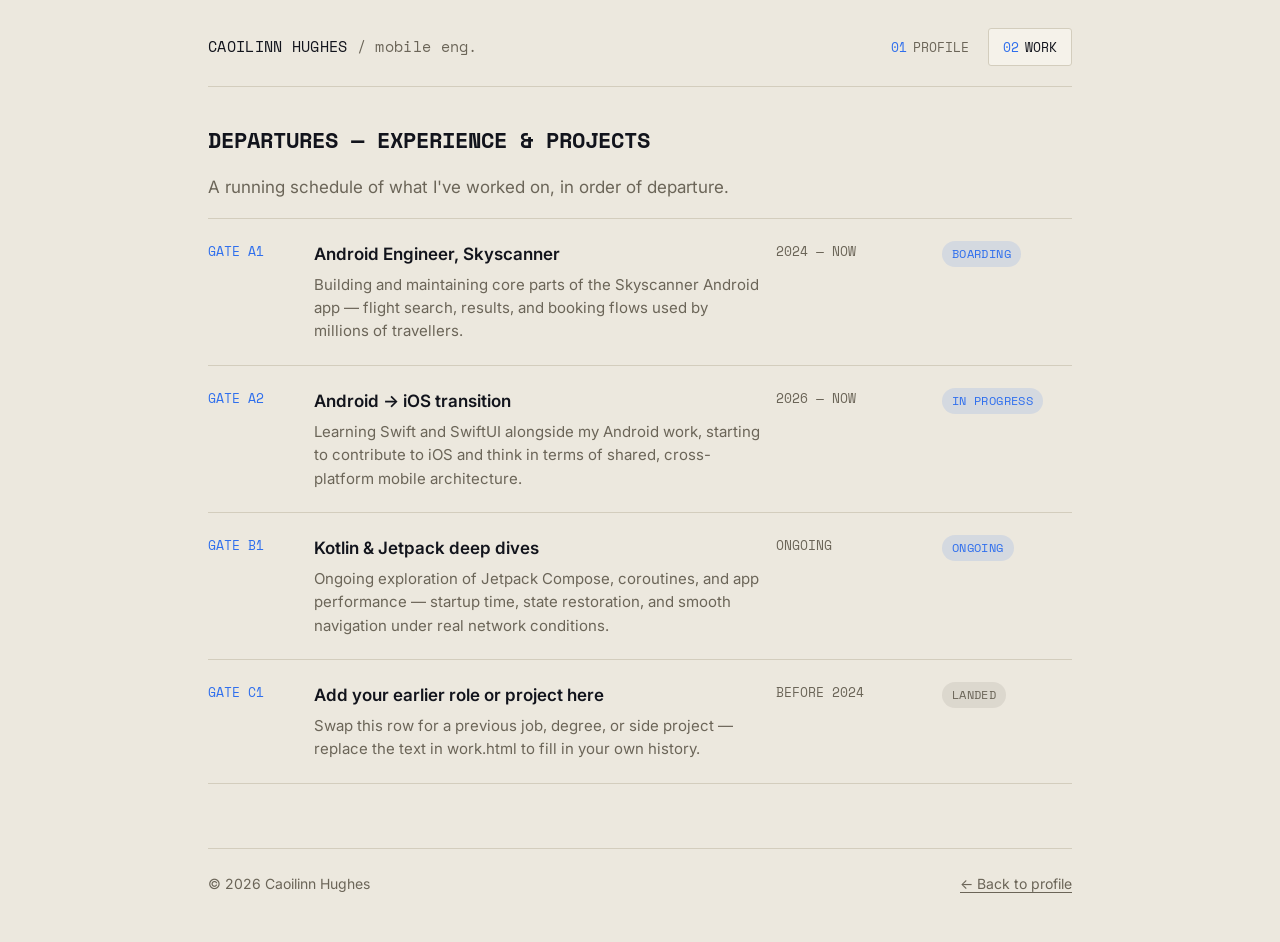
==== work.html @ 9b948edd "first pages" ====
<!DOCTYPE html>
<html lang="en">
<head>
<meta charset="UTF-8">
<meta name="viewport" content="width=device-width, initial-scale=1.0">
<title>Work — Caoilinn Hughes</title>
<meta name="description" content="Experience and projects — Caoilinn Hughes, software engineer at Skyscanner.">
<link rel="preconnect" href="https://fonts.googleapis.com">
<link rel="preconnect" href="https://fonts.gstatic.com" crossorigin>
<link href="https://fonts.googleapis.com/css2?family=Inter:wght@400;500;600;700&family=Space+Mono:wght@400;700&display=swap" rel="stylesheet">
<link rel="stylesheet" href="styles.css">
</head>
<body>

<div class="shell">
  <header class="topbar">
    <a class="mark" href="index.html">CAOILINN HUGHES<span> / mobile eng.</span></a>
    <nav aria-label="Primary">
      <ul class="gates">
        <li><a href="index.html"><span class="gate-no">01</span>PROFILE</a></li>
        <li><a href="work.html" aria-current="page"><span class="gate-no">02</span>WORK</a></li>
      </ul>
    </nav>
  </header>

  <main>
    <div class="page-intro">
      <h1>DEPARTURES — EXPERIENCE &amp; PROJECTS</h1>
      <p>A running schedule of what I've worked on, in order of departure.</p>
    </div>

    <div class="schedule">

      <div class="schedule-row">
        <span class="gate">GATE A1</span>
        <div class="dest">
          <h3>Android Engineer, Skyscanner</h3>
          <p>Building and maintaining core parts of the Skyscanner Android app — flight search, results, and booking flows used by millions of travellers.</p>
        </div>
        <span class="when">2024 — NOW</span>
        <span class="status-pill active">BOARDING</span>
      </div>

      <div class="schedule-row">
        <span class="gate">GATE A2</span>
        <div class="dest">
          <h3>Android → iOS transition</h3>
          <p>Learning Swift and SwiftUI alongside my Android work, starting to contribute to iOS and think in terms of shared, cross-platform mobile architecture.</p>
        </div>
        <span class="when">2026 — NOW</span>
        <span class="status-pill active">IN PROGRESS</span>
      </div>

      <div class="schedule-row">
        <span class="gate">GATE B1</span>
        <div class="dest">
          <h3>Kotlin &amp; Jetpack deep dives</h3>
          <p>Ongoing exploration of Jetpack Compose, coroutines, and app performance — startup time, state restoration, and smooth navigation under real network conditions.</p>
        </div>
        <span class="when">ONGOING</span>
        <span class="status-pill active">ONGOING</span>
      </div>

      <div class="schedule-row">
        <span class="gate">GATE C1</span>
        <div class="dest">
          <h3>Add your earlier role or project here</h3>
          <p>Swap this row for a previous job, degree, or side project — replace the text in work.html to fill in your own history.</p>
        </div>
        <span class="when">BEFORE 2024</span>
        <span class="status-pill landed">LANDED</span>
      </div>

    </div>
  </main>

  <footer class="sitefoot">
    <span>© 2026 Caoilinn Hughes</span>
    <a href="index.html">← Back to profile</a>
  </footer>
</div>

<script src="script.js"></script>
</body>
</html>
---- styles.css ----
/* ============================================================
   Caoilinn Hughes — profile site
   Design concept: an airport departures board.
   Software that ships to a gate, a platform, a destination —
   fitting language for a mobile engineer moving Android → iOS.
   ============================================================ */

:root {
  --ink: #12141c;
  --paper: #ece8de;
  --paper-raised: #f5f2ea;
  --board: #1b1e2a;
  --board-line: #33384a;
  --flap-amber: #f5a623;
  --signal-blue: #2f6fed;
  --line: #d3cdbd;
  --muted: #6b6558;
  --muted-on-board: #9098b0;

  --font-board: "Space Mono", "JetBrains Mono", ui-monospace, monospace;
  --font-body: "Inter", "Helvetica Neue", Arial, sans-serif;

  --measure: 62ch;
}

* { box-sizing: border-box; }

html { scroll-behavior: smooth; }

@media (prefers-reduced-motion: reduce) {
  html { scroll-behavior: auto; }
  * { animation-duration: 0.001ms !important; animation-iteration-count: 1 !important; transition-duration: 0.001ms !important; }
}

body {
  margin: 0;
  background: var(--paper);
  color: var(--ink);
  font-family: var(--font-body);
  font-size: 17px;
  line-height: 1.55;
  -webkit-font-smoothing: antialiased;
}

a { color: inherit; }

img { max-width: 100%; }

::selection { background: var(--flap-amber); color: var(--ink); }

:focus-visible {
  outline: 2px solid var(--signal-blue);
  outline-offset: 3px;
  border-radius: 2px;
}

/* ---------- shell / nav ---------- */

.shell {
  max-width: 920px;
  margin: 0 auto;
  padding: 0 28px;
}

.topbar {
  display: flex;
  align-items: center;
  justify-content: space-between;
  padding: 28px 0 20px;
  border-bottom: 1px solid var(--line);
}

.mark {
  font-family: var(--font-board);
  font-size: 15px;
  letter-spacing: 0.02em;
  text-decoration: none;
  color: var(--ink);
}

.mark span { color: var(--muted); }

.gates {
  display: flex;
  gap: 4px;
  list-style: none;
  margin: 0;
  padding: 0;
}

.gates a {
  display: block;
  font-family: var(--font-board);
  font-size: 13px;
  text-decoration: none;
  padding: 8px 14px;
  border-radius: 3px;
  color: var(--muted);
  border: 1px solid transparent;
}

.gates a:hover { color: var(--ink); }

.gates a[aria-current="page"] {
  color: var(--ink);
  border-color: var(--line);
  background: var(--paper-raised);
}

.gates .gate-no { color: var(--signal-blue); margin-right: 6px; }

footer.sitefoot {
  border-top: 1px solid var(--line);
  margin-top: 64px;
  padding: 24px 0 48px;
  color: var(--muted);
  font-size: 14px;
  display: flex;
  justify-content: space-between;
  flex-wrap: wrap;
  gap: 8px;
}

footer.sitefoot a { text-decoration: underline; text-underline-offset: 3px; }

/* ---------- departure board ---------- */

.board {
  background: var(--board);
  border-radius: 6px;
  padding: 28px 24px 20px;
  margin: 36px 0 8px;
  box-shadow: 0 1px 0 rgba(0,0,0,0.06) inset, 0 20px 40px -28px rgba(18,20,28,0.55);
}

.board-head {
  display: flex;
  justify-content: space-between;
  align-items: baseline;
  font-family: var(--font-board);
  color: var(--muted-on-board);
  font-size: 12px;
  letter-spacing: 0.08em;
  padding-bottom: 14px;
  border-bottom: 1px solid var(--board-line);
  margin-bottom: 4px;
}

.board-head .blink {
  color: var(--flap-amber);
  animation: blink 1.6s steps(1) infinite;
}

@keyframes blink { 50% { opacity: 0.25; } }

.flap-row {
  display: grid;
  grid-template-columns: 108px 1fr;
  align-items: center;
  gap: 18px;
  padding: 10px 0;
  border-bottom: 1px solid var(--board-line);
}

.flap-row:last-child { border-bottom: none; }

.flap-label {
  font-family: var(--font-board);
  font-size: 12px;
  color: var(--muted-on-board);
  letter-spacing: 0.04em;
}

.flap-value {
  display: flex;
  flex-wrap: wrap;
  gap: 3px;
}

.flap {
  font-family: var(--font-board);
  font-weight: 700;
  font-size: 15px;
  color: var(--flap-amber);
  background: #23273a;
  border-radius: 2px;
  min-width: 1.05em;
  text-align: center;
  padding: 3px 2px;
  line-height: 1.1;
}

.flap.is-space { background: transparent; }

@media (max-width: 620px) {
  .board { padding: 22px 16px 16px; }
  .flap-row { grid-template-columns: 1fr; gap: 4px; }
  .flap { font-size: 13px; }
}

/* ---------- prose sections ---------- */

section.block {
  padding: 44px 0;
  border-bottom: 1px solid var(--line);
}

section.block:last-of-type { border-bottom: none; }

.block h2 {
  font-family: var(--font-board);
  font-size: 14px;
  font-weight: 700;
  color: var(--signal-blue);
  margin: 0 0 18px;
}

.block p, .block li {
  max-width: var(--measure);
  color: var(--ink);
}

.block p + p { margin-top: 14px; }

.two-col {
  display: grid;
  grid-template-columns: 1.3fr 1fr;
  gap: 40px;
}

@media (max-width: 700px) {
  .two-col { grid-template-columns: 1fr; gap: 28px; }
}

.now-list {
  list-style: none;
  margin: 0;
  padding: 0;
  display: flex;
  flex-direction: column;
  gap: 14px;
}

.now-list li {
  padding-left: 18px;
  position: relative;
  font-size: 15px;
  color: var(--muted);
}

.now-list li::before {
  content: "";
  position: absolute;
  left: 0;
  top: 8px;
  width: 7px;
  height: 7px;
  background: var(--signal-blue);
  border-radius: 50%;
}

.contact-strip {
  display: flex;
  flex-wrap: wrap;
  gap: 12px 28px;
}

.contact-strip a {
  font-family: var(--font-board);
  font-size: 13px;
  text-decoration: none;
  padding-bottom: 2px;
  border-bottom: 1px solid var(--ink);
}

.contact-strip a:hover { border-color: var(--signal-blue); color: var(--signal-blue); }

/* ---------- schedule (work page) ---------- */

.schedule {
  border-top: 1px solid var(--line);
  margin-top: 8px;
}

.schedule-row {
  display: grid;
  grid-template-columns: 90px 1fr 150px 130px;
  gap: 16px;
  align-items: start;
  padding: 22px 0;
  border-bottom: 1px solid var(--line);
}

.schedule-row .gate {
  font-family: var(--font-board);
  font-size: 13px;
  color: var(--signal-blue);
}

.schedule-row .dest h3 {
  margin: 0 0 6px;
  font-size: 17px;
  font-weight: 600;
}

.schedule-row .dest p {
  margin: 0;
  color: var(--muted);
  font-size: 15px;
  max-width: 52ch;
}

.schedule-row .when {
  font-family: var(--font-board);
  font-size: 13px;
  color: var(--muted);
}

.status-pill {
  font-family: var(--font-board);
  font-size: 12px;
  letter-spacing: 0.03em;
  padding: 4px 10px;
  border-radius: 20px;
  justify-self: start;
  white-space: nowrap;
}

.status-pill.active {
  background: rgba(47,111,237,0.12);
  color: var(--signal-blue);
}

.status-pill.landed {
  background: rgba(107,101,88,0.12);
  color: var(--muted);
}

@media (max-width: 720px) {
  .schedule-row {
    grid-template-columns: 1fr;
    gap: 6px;
  }
  .schedule-row .gate { order: -1; }
}

.page-intro {
  padding-top: 36px;
}

.page-intro h1 {
  font-family: var(--font-board);
  font-size: 22px;
  margin: 0 0 10px;
}

.page-intro p {
  max-width: var(--measure);
  color: var(--muted);
}
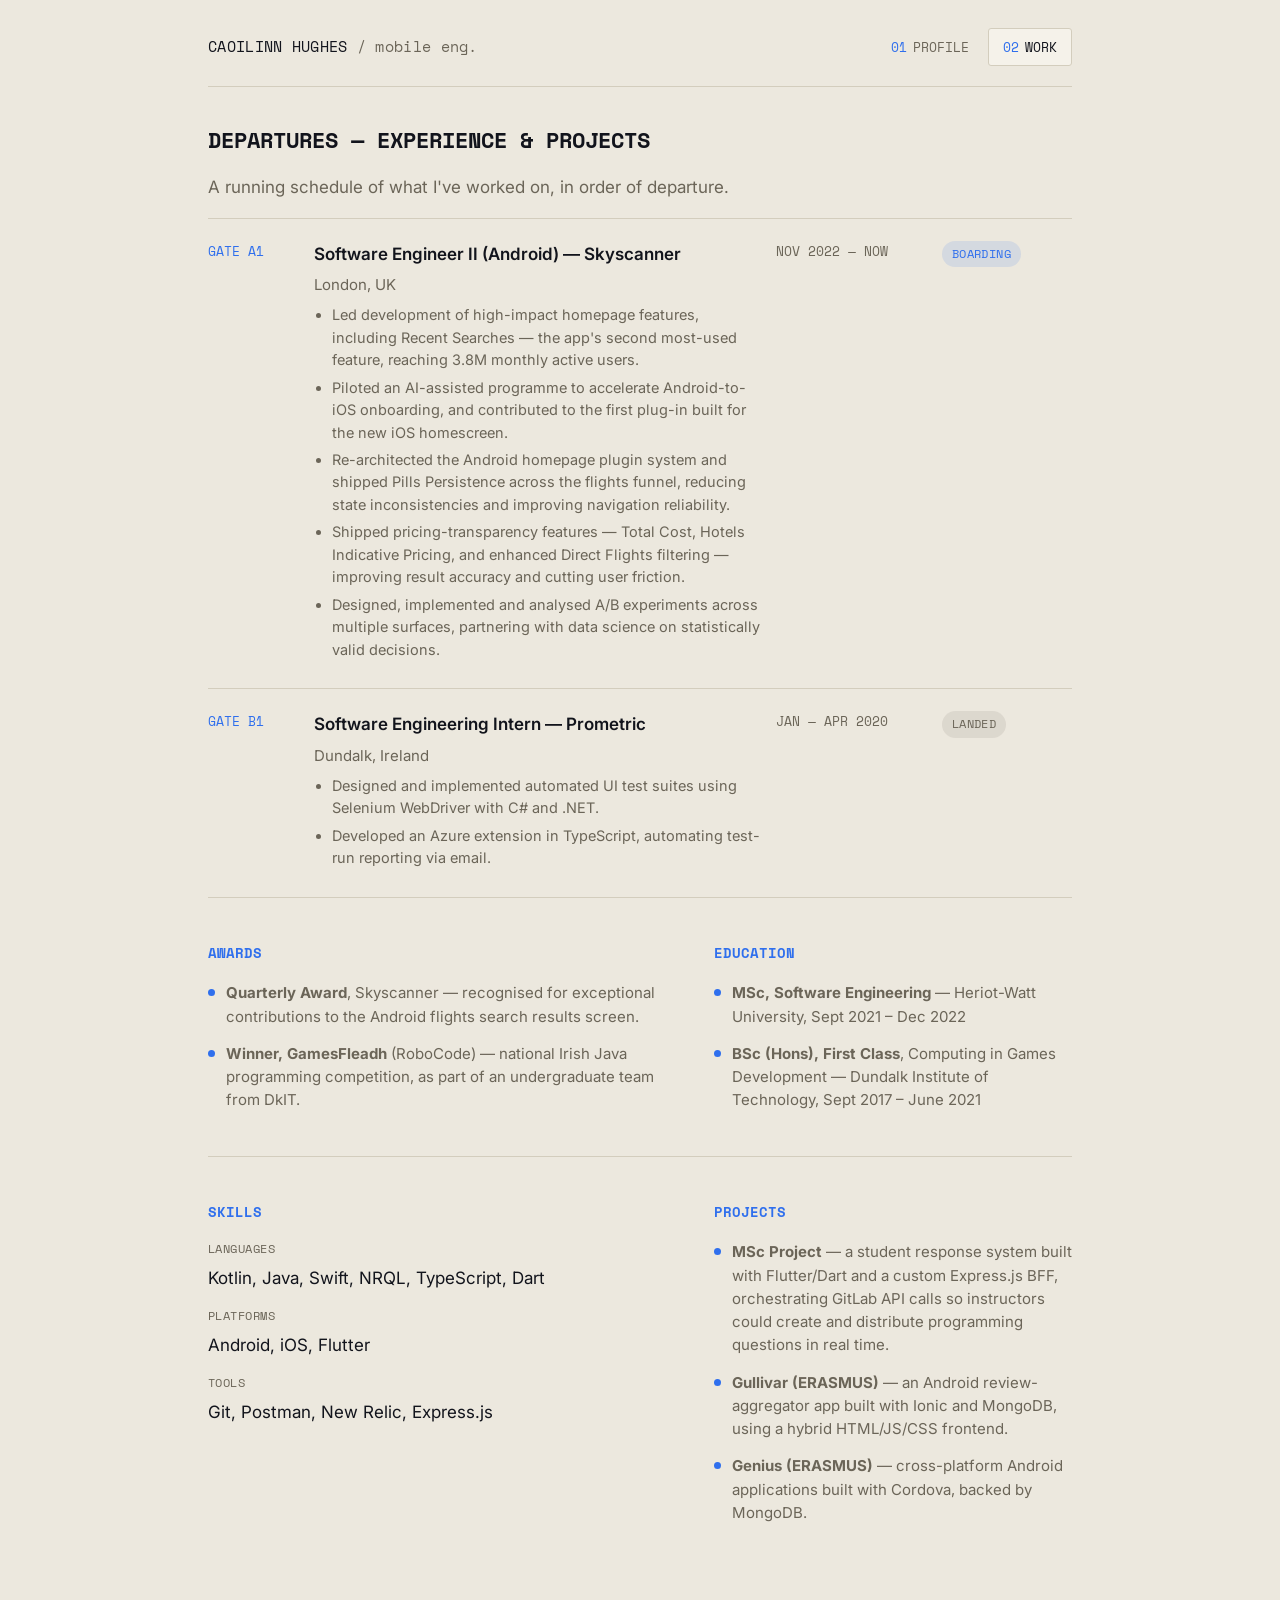
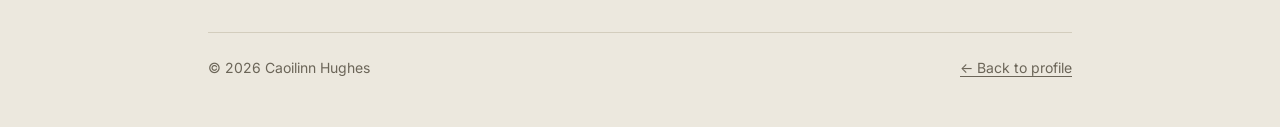
==== commit 63c04ff6: "Updated work and styles" ====
--- a/work.html
+++ b/work.html
@@ -4,7 +4,7 @@
 <meta charset="UTF-8">
 <meta name="viewport" content="width=device-width, initial-scale=1.0">
 <title>Work — Caoilinn Hughes</title>
-<meta name="description" content="Experience and projects — Caoilinn Hughes, software engineer at Skyscanner.">
+<meta name="description" content="Experience, education and projects — Caoilinn Hughes, software engineer at Skyscanner.">
 <link rel="preconnect" href="https://fonts.googleapis.com">
 <link rel="preconnect" href="https://fonts.gstatic.com" crossorigin>
 <link href="https://fonts.googleapis.com/css2?family=Inter:wght@400;500;600;700&family=Space+Mono:wght@400;700&display=swap" rel="stylesheet">
@@ -34,44 +34,78 @@
       <div class="schedule-row">
         <span class="gate">GATE A1</span>
         <div class="dest">
-          <h3>Android Engineer, Skyscanner</h3>
-          <p>Building and maintaining core parts of the Skyscanner Android app — flight search, results, and booking flows used by millions of travellers.</p>
+          <h3>Software Engineer II (Android) — Skyscanner</h3>
+          <p>London, UK</p>
+          <ul>
+            <li>Led development of high-impact homepage features, including Recent Searches — the app's second most-used feature, reaching 3.8M monthly active users.</li>
+            <li>Piloted an AI-assisted programme to accelerate Android-to-iOS onboarding, and contributed to the first plug-in built for the new iOS homescreen.</li>
+            <li>Re-architected the Android homepage plugin system and shipped Pills Persistence across the flights funnel, reducing state inconsistencies and improving navigation reliability.</li>
+            <li>Shipped pricing-transparency features — Total Cost, Hotels Indicative Pricing, and enhanced Direct Flights filtering — improving result accuracy and cutting user friction.</li>
+            <li>Designed, implemented and analysed A/B experiments across multiple surfaces, partnering with data science on statistically valid decisions.</li>
+          </ul>
         </div>
-        <span class="when">2024 — NOW</span>
+        <span class="when">NOV 2022 — NOW</span>
         <span class="status-pill active">BOARDING</span>
-      </div>
-
-      <div class="schedule-row">
-        <span class="gate">GATE A2</span>
-        <div class="dest">
-          <h3>Android → iOS transition</h3>
-          <p>Learning Swift and SwiftUI alongside my Android work, starting to contribute to iOS and think in terms of shared, cross-platform mobile architecture.</p>
-        </div>
-        <span class="when">2026 — NOW</span>
-        <span class="status-pill active">IN PROGRESS</span>
       </div>
 
       <div class="schedule-row">
         <span class="gate">GATE B1</span>
         <div class="dest">
-          <h3>Kotlin &amp; Jetpack deep dives</h3>
-          <p>Ongoing exploration of Jetpack Compose, coroutines, and app performance — startup time, state restoration, and smooth navigation under real network conditions.</p>
+          <h3>Software Engineering Intern — Prometric</h3>
+          <p>Dundalk, Ireland</p>
+          <ul>
+            <li>Designed and implemented automated UI test suites using Selenium WebDriver with C# and .NET.</li>
+            <li>Developed an Azure extension in TypeScript, automating test-run reporting via email.</li>
+          </ul>
         </div>
-        <span class="when">ONGOING</span>
-        <span class="status-pill active">ONGOING</span>
-      </div>
-
-      <div class="schedule-row">
-        <span class="gate">GATE C1</span>
-        <div class="dest">
-          <h3>Add your earlier role or project here</h3>
-          <p>Swap this row for a previous job, degree, or side project — replace the text in work.html to fill in your own history.</p>
-        </div>
-        <span class="when">BEFORE 2024</span>
+        <span class="when">JAN — APR 2020</span>
         <span class="status-pill landed">LANDED</span>
       </div>
 
     </div>
+
+    <section class="block two-col">
+      <div>
+        <h2>AWARDS</h2>
+        <ul class="now-list">
+          <li><strong>Quarterly Award</strong>, Skyscanner — recognised for exceptional contributions to the Android flights search results screen.</li>
+          <li><strong>Winner, GamesFleadh</strong> (RoboCode) — national Irish Java programming competition, as part of an undergraduate team from DkIT.</li>
+        </ul>
+      </div>
+      <div>
+        <h2>EDUCATION</h2>
+        <ul class="now-list">
+          <li><strong>MSc, Software Engineering</strong> — Heriot-Watt University, Sept 2021 – Dec 2022</li>
+          <li><strong>BSc (Hons), First Class</strong>, Computing in Games Development — Dundalk Institute of Technology, Sept 2017 – June 2021</li>
+        </ul>
+      </div>
+    </section>
+
+    <section class="block two-col">
+      <div>
+        <h2>SKILLS</h2>
+        <div class="skill-group">
+          <h3>LANGUAGES</h3>
+          <p>Kotlin, Java, Swift, NRQL, TypeScript, Dart</p>
+        </div>
+        <div class="skill-group">
+          <h3>PLATFORMS</h3>
+          <p>Android, iOS, Flutter</p>
+        </div>
+        <div class="skill-group">
+          <h3>TOOLS</h3>
+          <p>Git, Postman, New Relic, Express.js</p>
+        </div>
+      </div>
+      <div>
+        <h2>PROJECTS</h2>
+        <ul class="now-list">
+          <li><strong>MSc Project</strong> — a student response system built with Flutter/Dart and a custom Express.js BFF, orchestrating GitLab API calls so instructors could create and distribute programming questions in real time.</li>
+          <li><strong>Gullivar (ERASMUS)</strong> — an Android review-aggregator app built with Ionic and MongoDB, using a hybrid HTML/JS/CSS frontend.</li>
+          <li><strong>Genius (ERASMUS)</strong> — cross-platform Android applications built with Cordova, backed by MongoDB.</li>
+        </ul>
+      </div>
+    </section>
   </main>
 
   <footer class="sitefoot">
--- a/styles.css
+++ b/styles.css
@@ -310,6 +310,29 @@
   max-width: 52ch;
 }
 
+.schedule-row .dest ul {
+  margin: 8px 0 0;
+  padding-left: 18px;
+  max-width: 54ch;
+  color: var(--muted);
+  font-size: 14.5px;
+}
+
+.schedule-row .dest ul li { margin-bottom: 5px; }
+
+.skill-group + .skill-group { margin-top: 16px; }
+
+.skill-group h3 {
+  font-family: var(--font-board);
+  font-size: 12px;
+  letter-spacing: 0.04em;
+  color: var(--muted);
+  margin: 0 0 6px;
+  font-weight: 400;
+}
+
+.skill-group p { margin: 0; }
+
 .schedule-row .when {
   font-family: var(--font-board);
   font-size: 13px;
